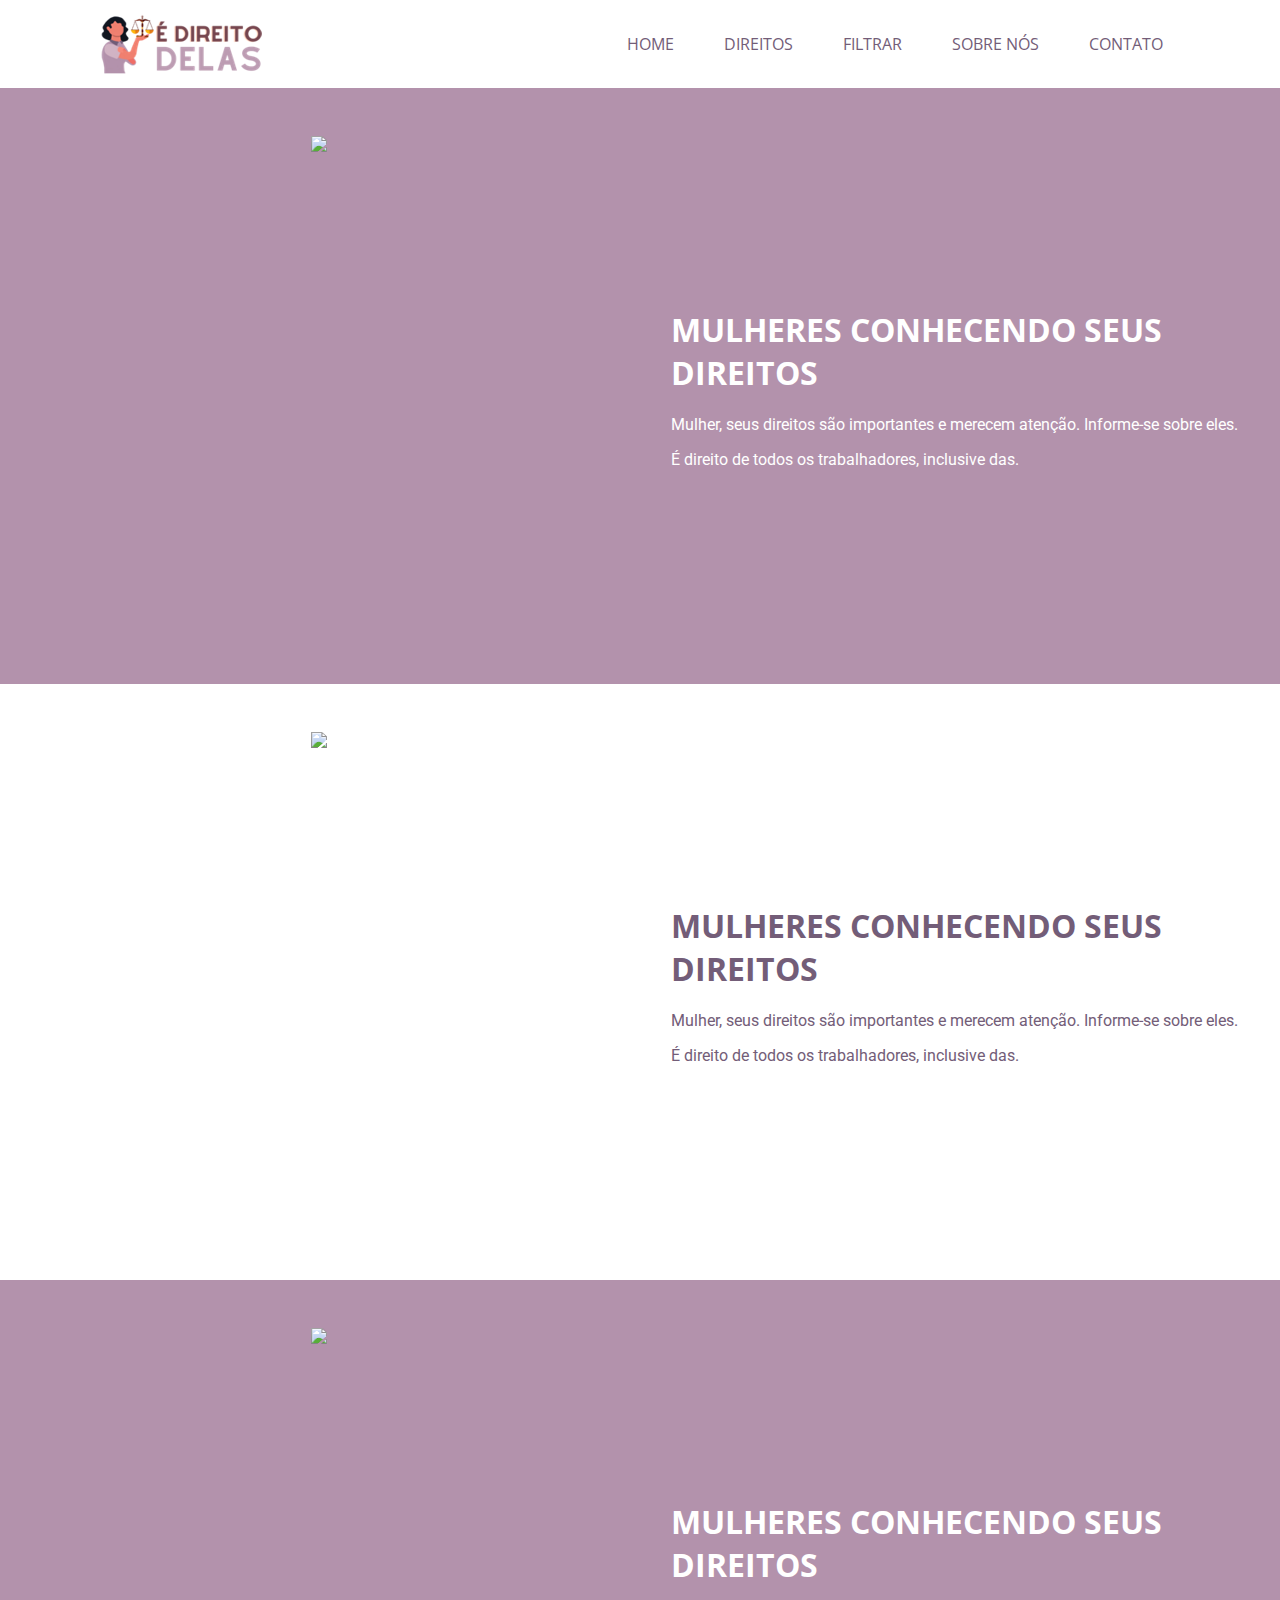
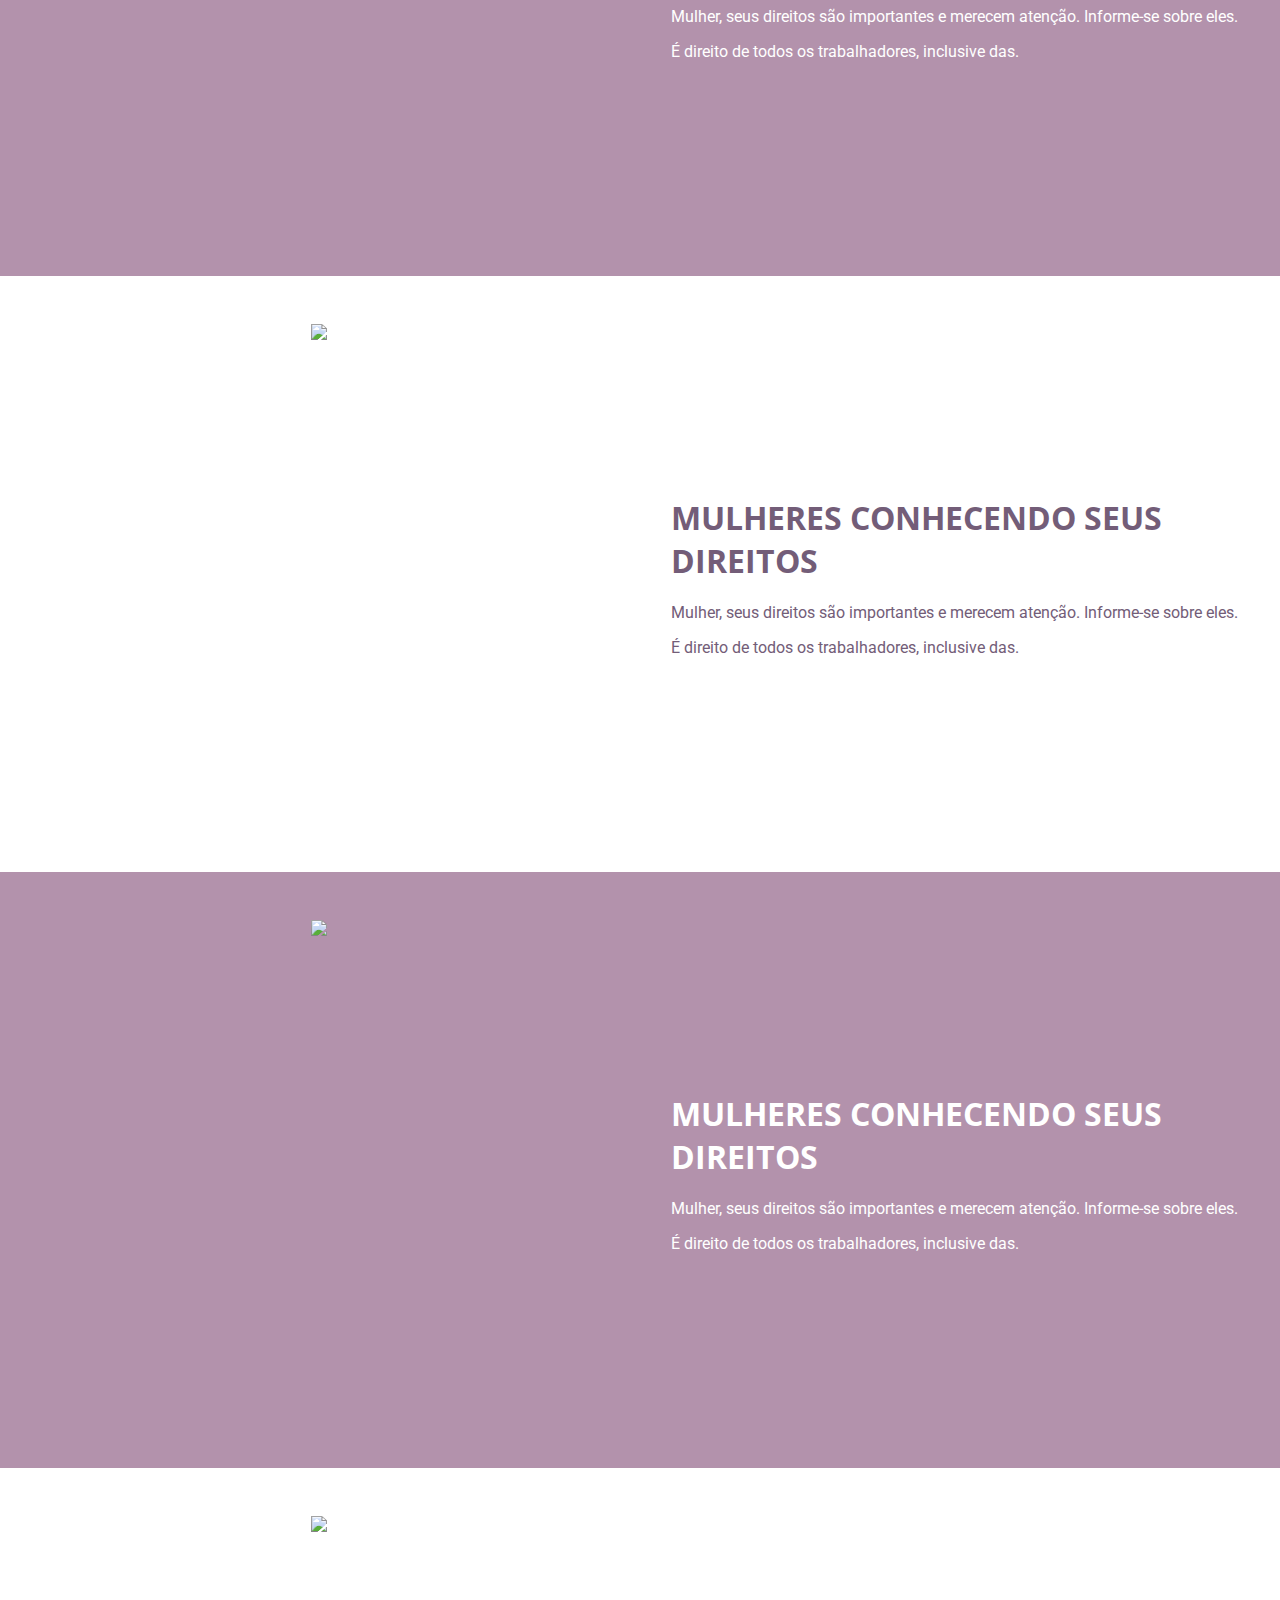
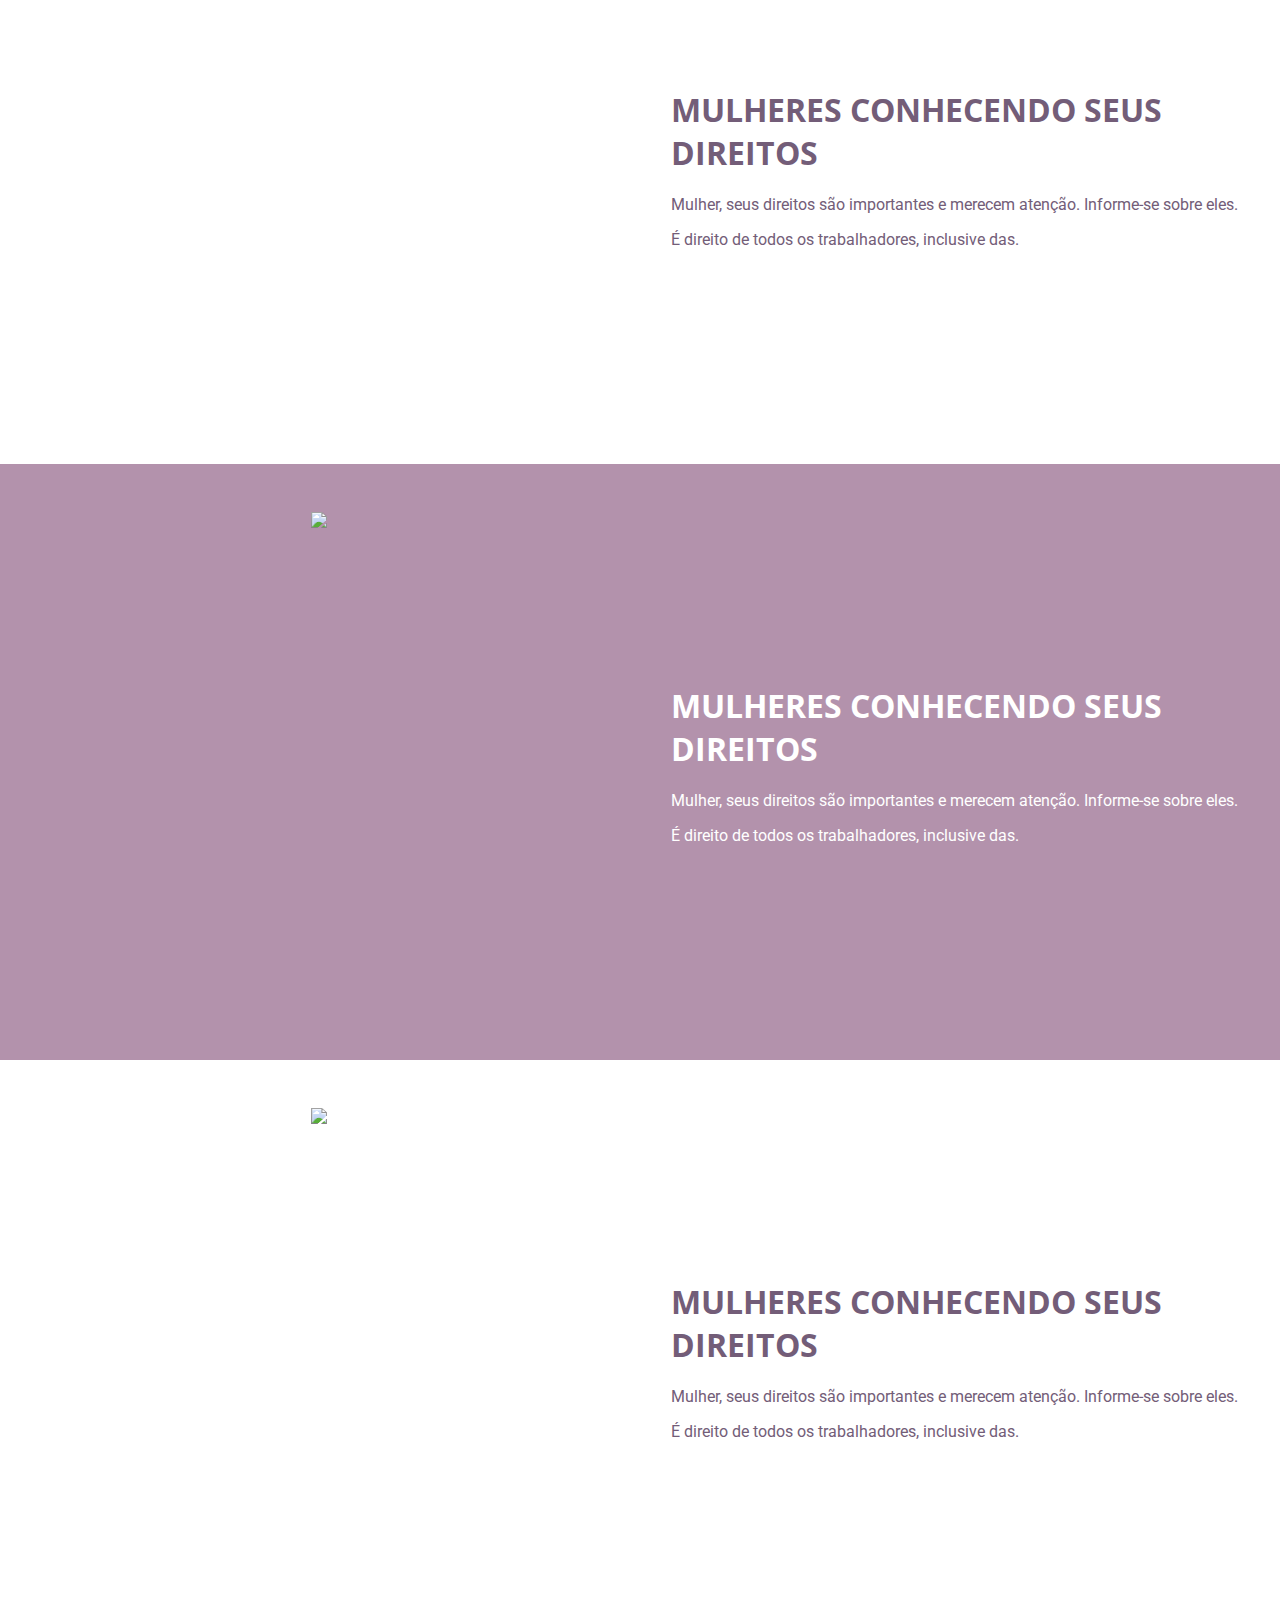
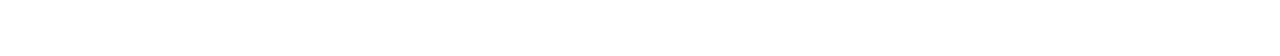
==== direitos.html @ f122120c "finalização do desenvolvimento da página de direitos" ====
<html>
<head>
    <link rel="stylesheet" type="text/css" href="./css/direitos.css">
    <title>primeiro projeto</title>
</head>
<body>
    <div class="content-main">
        
        <div class="menu">
            <div class="logo">
                <img src="./img/logo.png"/>
            </div>
            <div class="opcoes-menu">
                <ul>
                    <li><a href="./index.html">home</a></li>
                    <li><a href="">direitos</a></li>
                    <li><a href="">filtrar</a></li>
                    <li><a href="">sobre nós</a></li>
                    <li><a href="">contato</a></li>
                </ul>
            </div>
        </div>
        
        <div class="content-body"> 
          <ul>
            <li>
              <div class="imagem">
                <img src="./img/gravidez.png"/>
              </div>
            
              <div class="texto">
                <h1>MULHERES CONHECENDO SEUS DIREITOS</h1>
                <p>Mulher, seus direitos são importantes e merecem atenção. Informe-se sobre eles.</p>
                <p>É direito de todos os trabalhadores, inclusive das.</p>
             </div>
            </li>
            
            <li>
              <div class="imagem">
                <img src="./img/igualdade salarial.png"/>
              </div>
            
              <div class="texto">
                <h1>MULHERES CONHECENDO SEUS DIREITOS</h1>
                <p>Mulher, seus direitos são importantes e merecem atenção. Informe-se sobre eles.</p>
                <p>É direito de todos os trabalhadores, inclusive das.</p>
             </div>
            </li>
            
            <li>
              <div class="imagem">
                <img src="./img/agreção.png"/>
              </div>
            
              <div class="texto">
                <h1>MULHERES CONHECENDO SEUS DIREITOS</h1>
                <p>Mulher, seus direitos são importantes e merecem atenção. Informe-se sobre eles.</p>
                <p>É direito de todos os trabalhadores, inclusive das.</p>
             </div>
            </li>
            
            <li>
              <div class="imagem">
                <img src="./img/limite de peso.png"/>
              </div>
            
              <div class="texto">
                <h1>MULHERES CONHECENDO SEUS DIREITOS</h1>
                <p>Mulher, seus direitos são importantes e merecem atenção. Informe-se sobre eles.</p>
                <p>É direito de todos os trabalhadores, inclusive das.</p>
             </div>
            </li>
            
            <li>
              <div class="imagem">
                <img src="./img/amamentação.png"/>
              </div>
            
              <div class="texto">
                <h1>MULHERES CONHECENDO SEUS DIREITOS</h1>
                <p>Mulher, seus direitos são importantes e merecem atenção. Informe-se sobre eles.</p>
                <p>É direito de todos os trabalhadores, inclusive das.</p>
             </div>
            </li>
            
            <li>
              <div class="imagem">
                <img src="./img/adoção.png"/>
              </div>
            
              <div class="texto">
                <h1>MULHERES CONHECENDO SEUS DIREITOS</h1>
                <p>Mulher, seus direitos são importantes e merecem atenção. Informe-se sobre eles.</p>
                <p>É direito de todos os trabalhadores, inclusive das.</p>
             </div>
            </li>
            
            <li>
              <div class="imagem">
                <img src="./img/perder o bebe.png"/>
              </div>
            
              <div class="texto">
                <h1>MULHERES CONHECENDO SEUS DIREITOS</h1>
                <p>Mulher, seus direitos são importantes e merecem atenção. Informe-se sobre eles.</p>
                <p>É direito de todos os trabalhadores, inclusive das.</p>
             </div>
            </li>
            
            <li>
              <div class="imagem">
                <img src="./img/privacidade.png"/>
              </div>
            
              <div class="texto">
                <h1>MULHERES CONHECENDO SEUS DIREITOS</h1>
                <p>Mulher, seus direitos são importantes e merecem atenção. Informe-se sobre eles.</p>
                <p>É direito de todos os trabalhadores, inclusive das.</p>
             </div>
            </li>
          </ul>
        </div>
    </div>
</body>

</html>
---- css/direitos.css ----
@import url('https://fonts.googleapis.com/css2?family=Bebas+Neue&family=Open+Sans:ital,wght@0,700;1,700&family=Roboto:wght@400;700&display=swap');

body{
    width: 100%;
    height: 100%;
    margin: 0 auto;
}

.menu{
    background-color: white;
    padding: 0 100px;
    display: flex;
    justify-content: space-between;
    align-items: center;
    -webkit-box-shadow: -1px 1px 8px 3px rgba(140,140,140,0.34); 
    box-shadow: -1px 1px 8px 3px rgba(140,140,140,0.34);
}

.logo{
    width: 10%;
    cursor: pointer;
}

.opcoes-menu ul {
    display: flex;
    justify-content: end;
}

.opcoes-menu ul li {
    list-style: none;
    margin-left: 50px;
}

.opcoes-menu ul li a {
    color: #735D78;
    text-decoration: none;
    font-family: 'Open Sans', sans-serif;
    font-size: 16px;
    text-transform: uppercase;
    transition: 1s ease;
}

.opcoes-menu ul li a:hover {
    color: #1a121b;
}

.opcoes-menu {
    padding: 17px;
    width: 85%;
    
}

.content-main {
    height: 100%;
        background-position-y: bottom;
        background-size: auto;
    background-size: contain;
    background-position-y: 150px;
    
    display: flex;
    flex-direction: column;
    justify-content: space-between;
}

.content-body ul li:nth-child(odd){
  background-color: #B392AC;
  color: white;
  
}

.content-body ul li:nth-child(even){
  background-color: #fff;
  color: #735D78;
}

.content-body ul{
  margin: 0;
  padding: 0;
}

.content-body ul li {
  list-style: none;
  width: 100%;
  display: flex;
  justify-content: center;
  align-items: center;
  padding: 3rem 0;
  gap: 2rem;
  height: 500px;
}

.content-body .imagem {
    width: 700px;
    overflow: hidden;
    display: flex;
    justify-content:center;
    height: 100%;
}
.content-body .texto {
    margin-right: 20px;
}

.content-body .texto h1 {
    font-family: 'Open Sans', sans-serif;
}

.content-body .texto p {
    font-family: 'Roboto', sans-serif;
    font-size: 16px;
}

b {
    color: #1a121b;
    font-weight: 700;
}
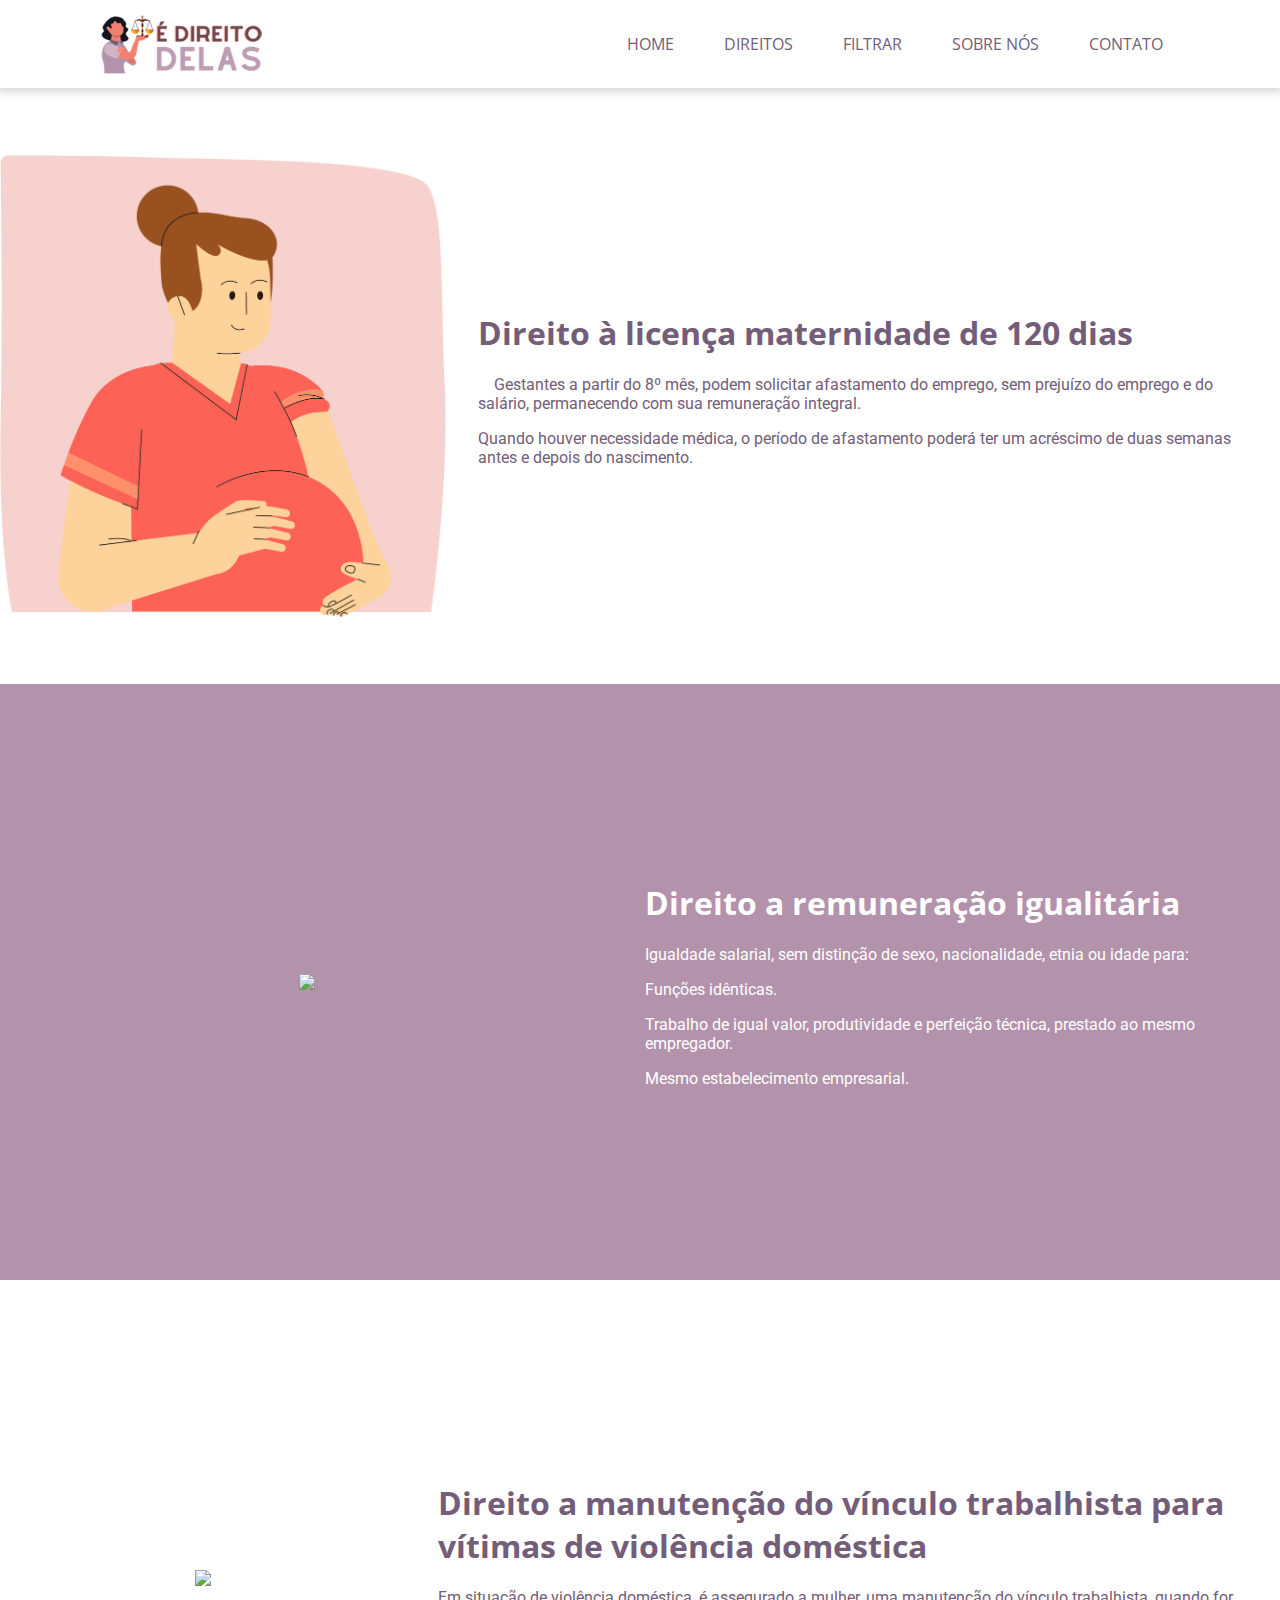
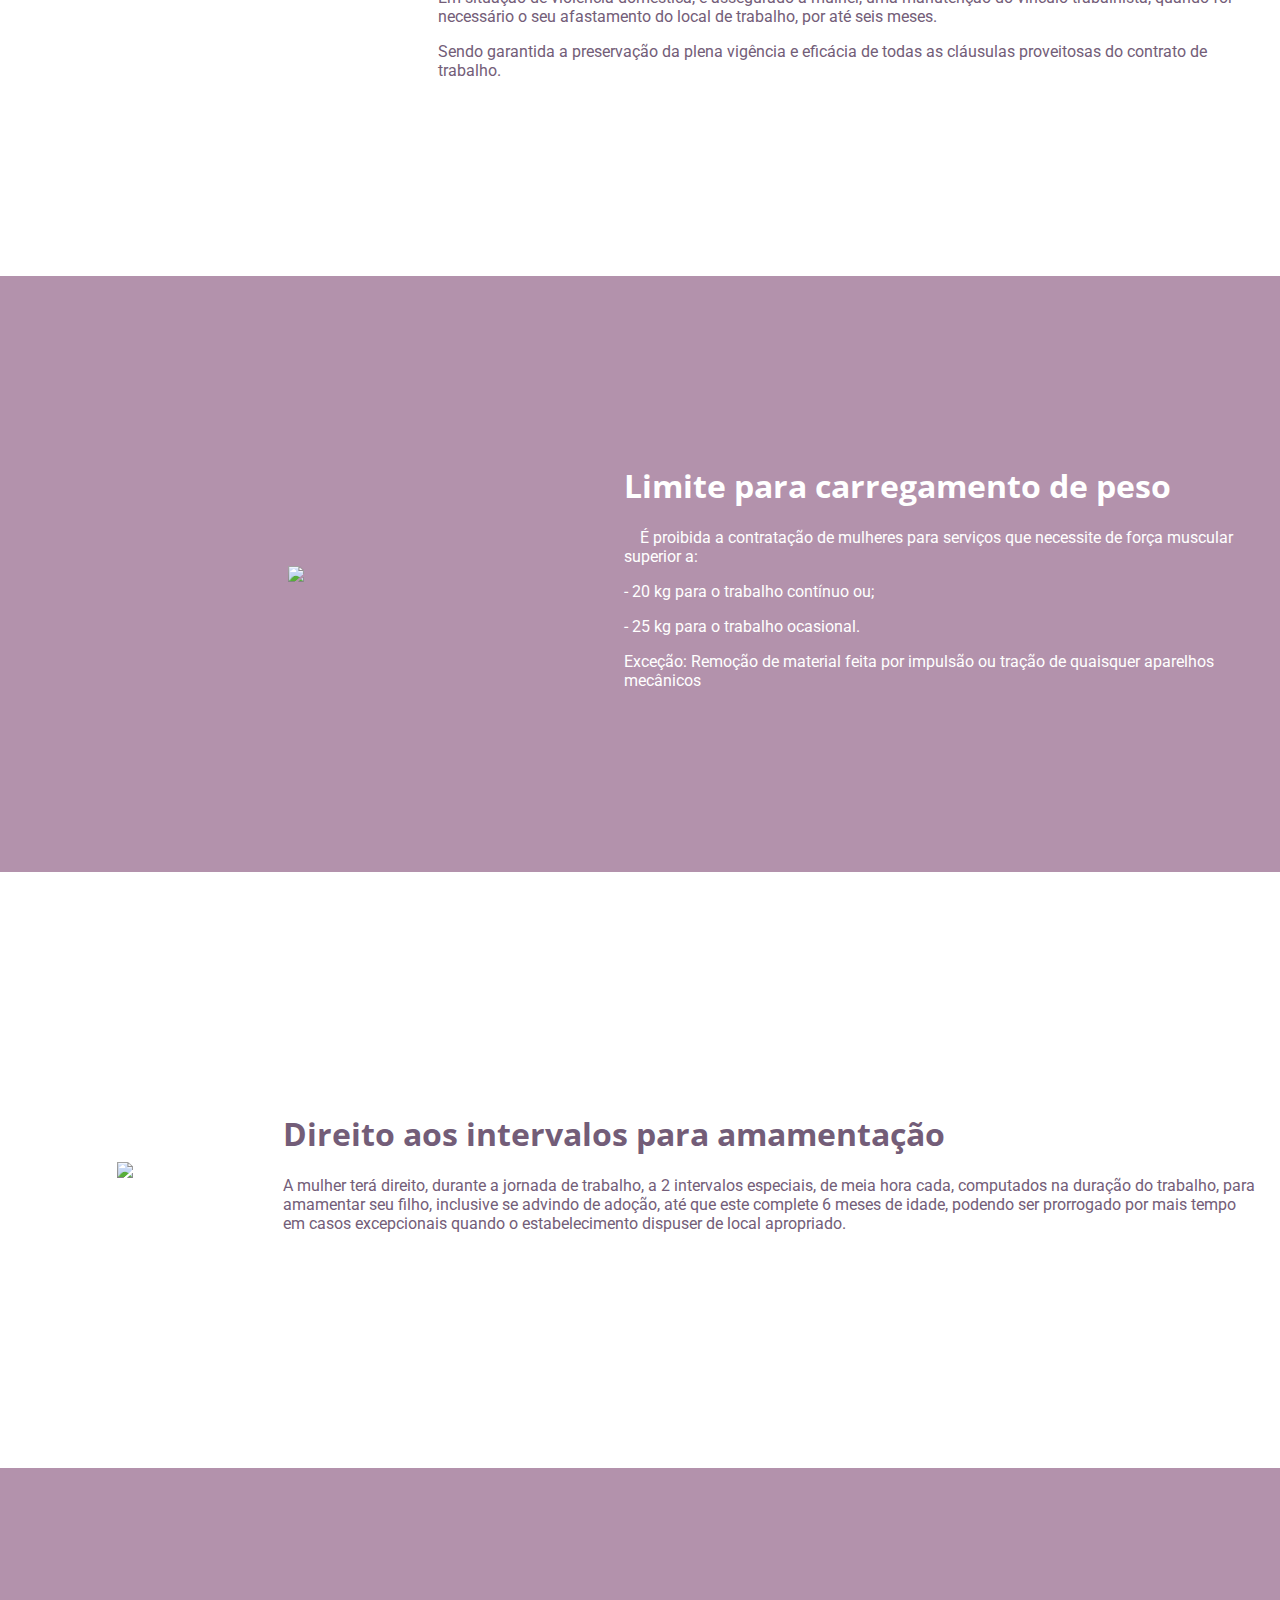
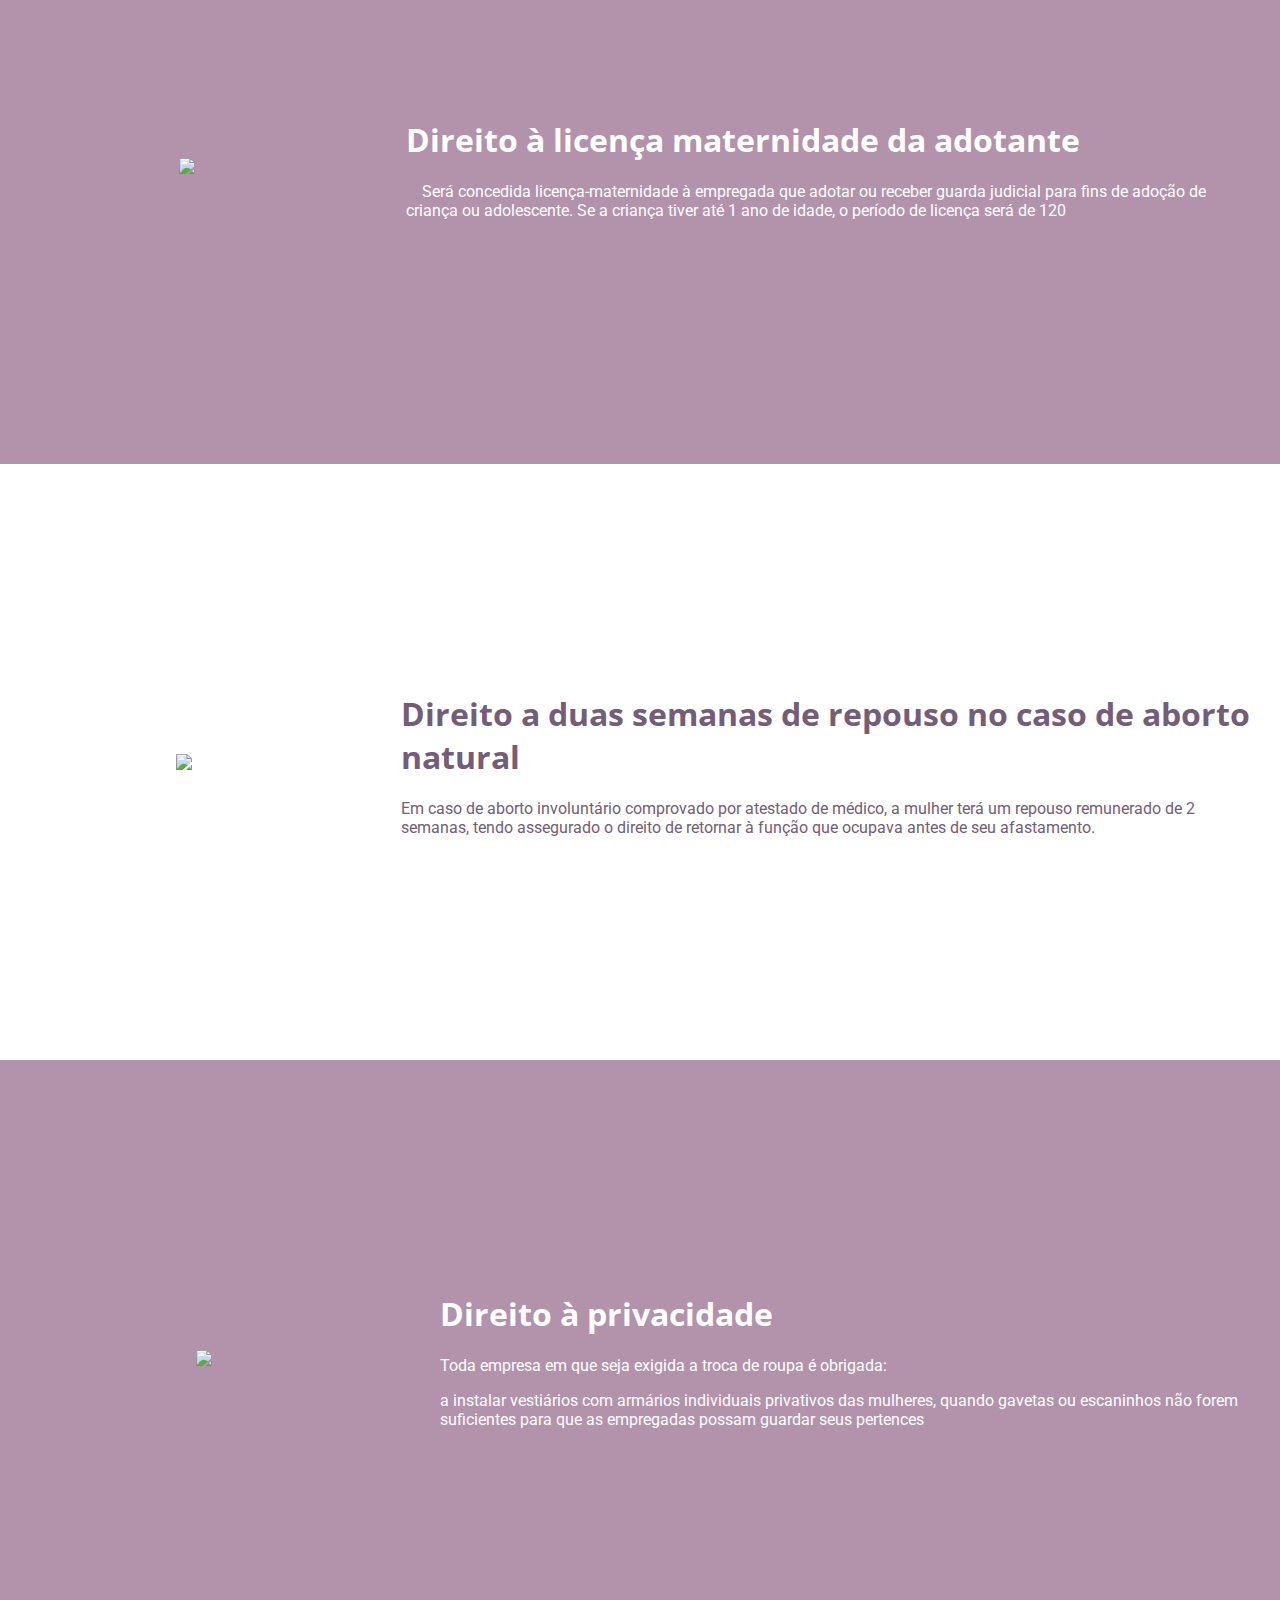
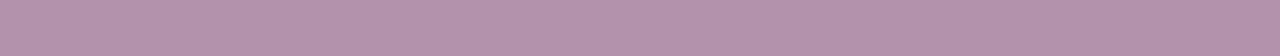
==== commit 2caa73c4: "adicionando textos" ====
--- a/direitos.html
+++ b/direitos.html
@@ -29,9 +29,9 @@
               </div>
             
               <div class="texto">
-                <h1>MULHERES CONHECENDO SEUS DIREITOS</h1>
-                <p>Mulher, seus direitos são importantes e merecem atenção. Informe-se sobre eles.</p>
-                <p>É direito de todos os trabalhadores, inclusive das.</p>
+                <h1>Direito à licença maternidade de 120 dias</h1>
+                <p> Gestantes a partir do 8º mês, podem solicitar afastamento do emprego, sem prejuízo do emprego e do salário, permanecendo com sua remuneração integral.</p>
+                <p>Quando houver necessidade médica, o período de afastamento poderá ter um acréscimo de duas semanas antes e depois do nascimento.</p>
              </div>
             </li>
             
@@ -41,9 +41,11 @@
               </div>
             
               <div class="texto">
-                <h1>MULHERES CONHECENDO SEUS DIREITOS</h1>
-                <p>Mulher, seus direitos são importantes e merecem atenção. Informe-se sobre eles.</p>
-                <p>É direito de todos os trabalhadores, inclusive das.</p>
+                <h1>Direito a remuneração igualitária</h1>
+                <p>Igualdade salarial, sem distinção de sexo, nacionalidade, etnia ou idade para:</p>
+                <p>Funções idênticas.</p>
+                <p>Trabalho de igual valor, produtividade e perfeição técnica, prestado ao mesmo empregador.</p>
+                <p>Mesmo estabelecimento empresarial.</p>
              </div>
             </li>
             
@@ -53,9 +55,9 @@
               </div>
             
               <div class="texto">
-                <h1>MULHERES CONHECENDO SEUS DIREITOS</h1>
-                <p>Mulher, seus direitos são importantes e merecem atenção. Informe-se sobre eles.</p>
-                <p>É direito de todos os trabalhadores, inclusive das.</p>
+                <h1>Direito a manutenção do vínculo trabalhista para vítimas de violência doméstica</h1>
+                <p>Em situação de violência doméstica, é assegurado a mulher, uma manutenção do vínculo trabalhista, quando for necessário o seu afastamento do local de trabalho, por até seis meses.</p>
+                <p>Sendo garantida a preservação da plena vigência e eficácia de todas as cláusulas proveitosas do contrato de trabalho.</p>
              </div>
             </li>
             
@@ -65,9 +67,11 @@
               </div>
             
               <div class="texto">
-                <h1>MULHERES CONHECENDO SEUS DIREITOS</h1>
-                <p>Mulher, seus direitos são importantes e merecem atenção. Informe-se sobre eles.</p>
-                <p>É direito de todos os trabalhadores, inclusive das.</p>
+                <h1>Limite para carregamento de peso</h1>
+                <p> É proibida a contratação de mulheres para serviços que necessite de força muscular superior a: </p>
+                <p>- 20 kg para o trabalho contínuo ou;</p> 
+                <p>- 25 kg para o trabalho ocasional.</p> 
+                <p>Exceção: Remoção de material feita por impulsão ou tração de quaisquer aparelhos mecânicos</p>
              </div>
             </li>
             
@@ -77,9 +81,10 @@
               </div>
             
               <div class="texto">
-                <h1>MULHERES CONHECENDO SEUS DIREITOS</h1>
-                <p>Mulher, seus direitos são importantes e merecem atenção. Informe-se sobre eles.</p>
-                <p>É direito de todos os trabalhadores, inclusive das.</p>
+                <h1>Direito aos intervalos para amamentação</h1>
+                <p>A mulher terá direito, durante a jornada de trabalho, a 2 intervalos especiais, de meia hora cada, computados na duração do trabalho, 
+                  para amamentar seu filho, inclusive se advindo de adoção, até que este complete 6 meses de idade, podendo ser prorrogado por mais tempo 
+                  em casos excepcionais quando o estabelecimento dispuser de local apropriado.</p>
              </div>
             </li>
             
@@ -89,9 +94,9 @@
               </div>
             
               <div class="texto">
-                <h1>MULHERES CONHECENDO SEUS DIREITOS</h1>
-                <p>Mulher, seus direitos são importantes e merecem atenção. Informe-se sobre eles.</p>
-                <p>É direito de todos os trabalhadores, inclusive das.</p>
+                <h1>Direito à licença maternidade da adotante</h1>
+                <p> Será concedida licença-maternidade à empregada que adotar ou receber guarda judicial para fins de adoção de criança ou adolescente. 
+                    Se a criança tiver até 1 ano de idade, o período de licença será de 120 </p>
              </div>
             </li>
             
@@ -101,9 +106,9 @@
               </div>
             
               <div class="texto">
-                <h1>MULHERES CONHECENDO SEUS DIREITOS</h1>
-                <p>Mulher, seus direitos são importantes e merecem atenção. Informe-se sobre eles.</p>
-                <p>É direito de todos os trabalhadores, inclusive das.</p>
+                <h1>Direito a duas semanas de repouso no caso de aborto natural</h1>
+                <p>Em caso de aborto involuntário comprovado por atestado de médico, a mulher terá um repouso remunerado de 2 semanas,
+                   tendo assegurado o direito de retornar à função que ocupava antes de seu afastamento.</p>
              </div>
             </li>
             
@@ -113,9 +118,10 @@
               </div>
             
               <div class="texto">
-                <h1>MULHERES CONHECENDO SEUS DIREITOS</h1>
-                <p>Mulher, seus direitos são importantes e merecem atenção. Informe-se sobre eles.</p>
-                <p>É direito de todos os trabalhadores, inclusive das.</p>
+                <h1>Direito à privacidade</h1>
+                <p>Toda empresa em que seja exigida   a troca de roupa é obrigada:</p>
+                <p>a instalar vestiários com armários individuais privativos das mulheres, quando gavetas ou escaninhos não 
+                forem suficientes para que as empregadas possam guardar seus pertences</p>
              </div>
             </li>
           </ul>
--- a/css/direitos.css
+++ b/css/direitos.css
@@ -14,6 +14,7 @@
     align-items: center;
     -webkit-box-shadow: -1px 1px 8px 3px rgba(140,140,140,0.34); 
     box-shadow: -1px 1px 8px 3px rgba(140,140,140,0.34);
+    position: relative;
 }
 
 .logo{
@@ -62,13 +63,13 @@
     justify-content: space-between;
 }
 
-.content-body ul li:nth-child(odd){
+.content-body ul li:nth-child(even){
   background-color: #B392AC;
   color: white;
   
 }
 
-.content-body ul li:nth-child(even){
+.content-body ul li:nth-child(odd){
   background-color: #fff;
   color: #735D78;
 }
@@ -89,12 +90,16 @@
   height: 500px;
 }
 
+.content-body ul li img {
+  max-width: 100%;
+  max-height: 500px;
+}
+
 .content-body .imagem {
-    width: 700px;
     overflow: hidden;
     display: flex;
     justify-content:center;
-    height: 100%;
+    width: 50%;
 }
 .content-body .texto {
     margin-right: 20px;
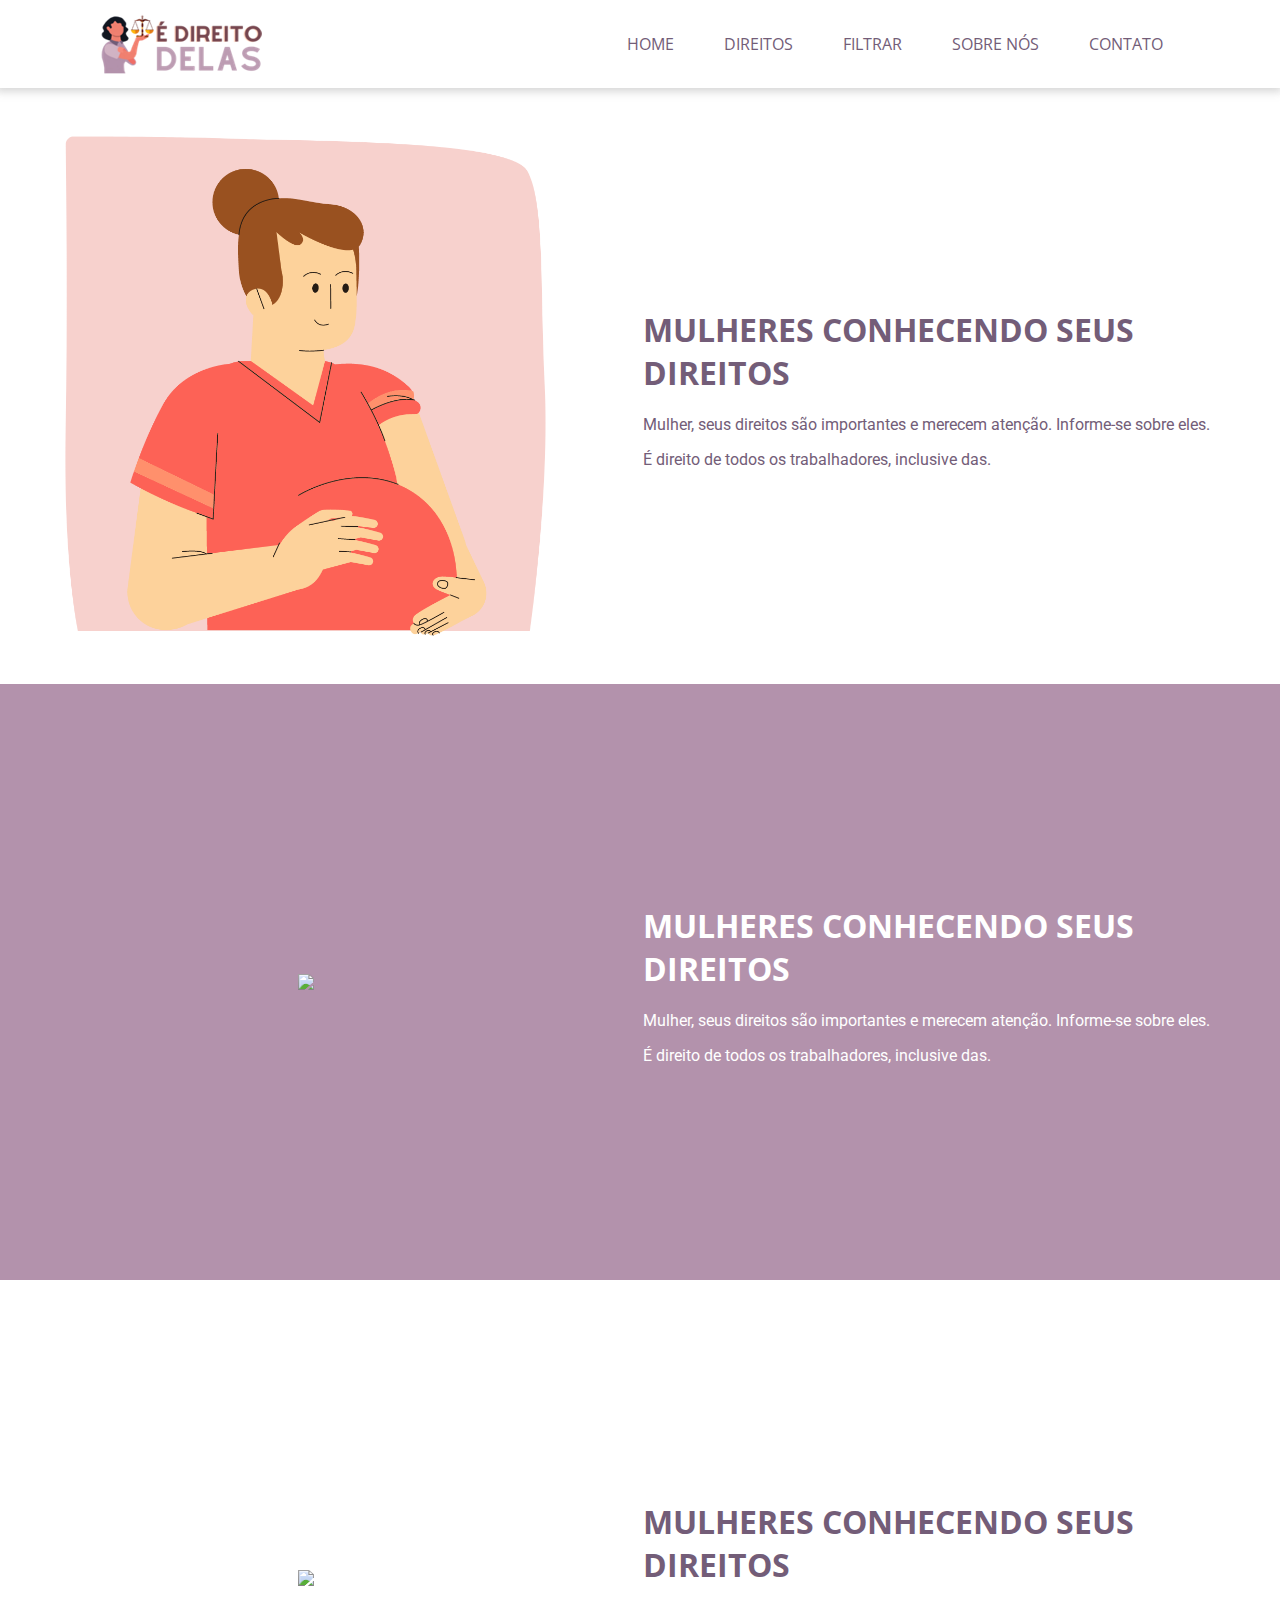
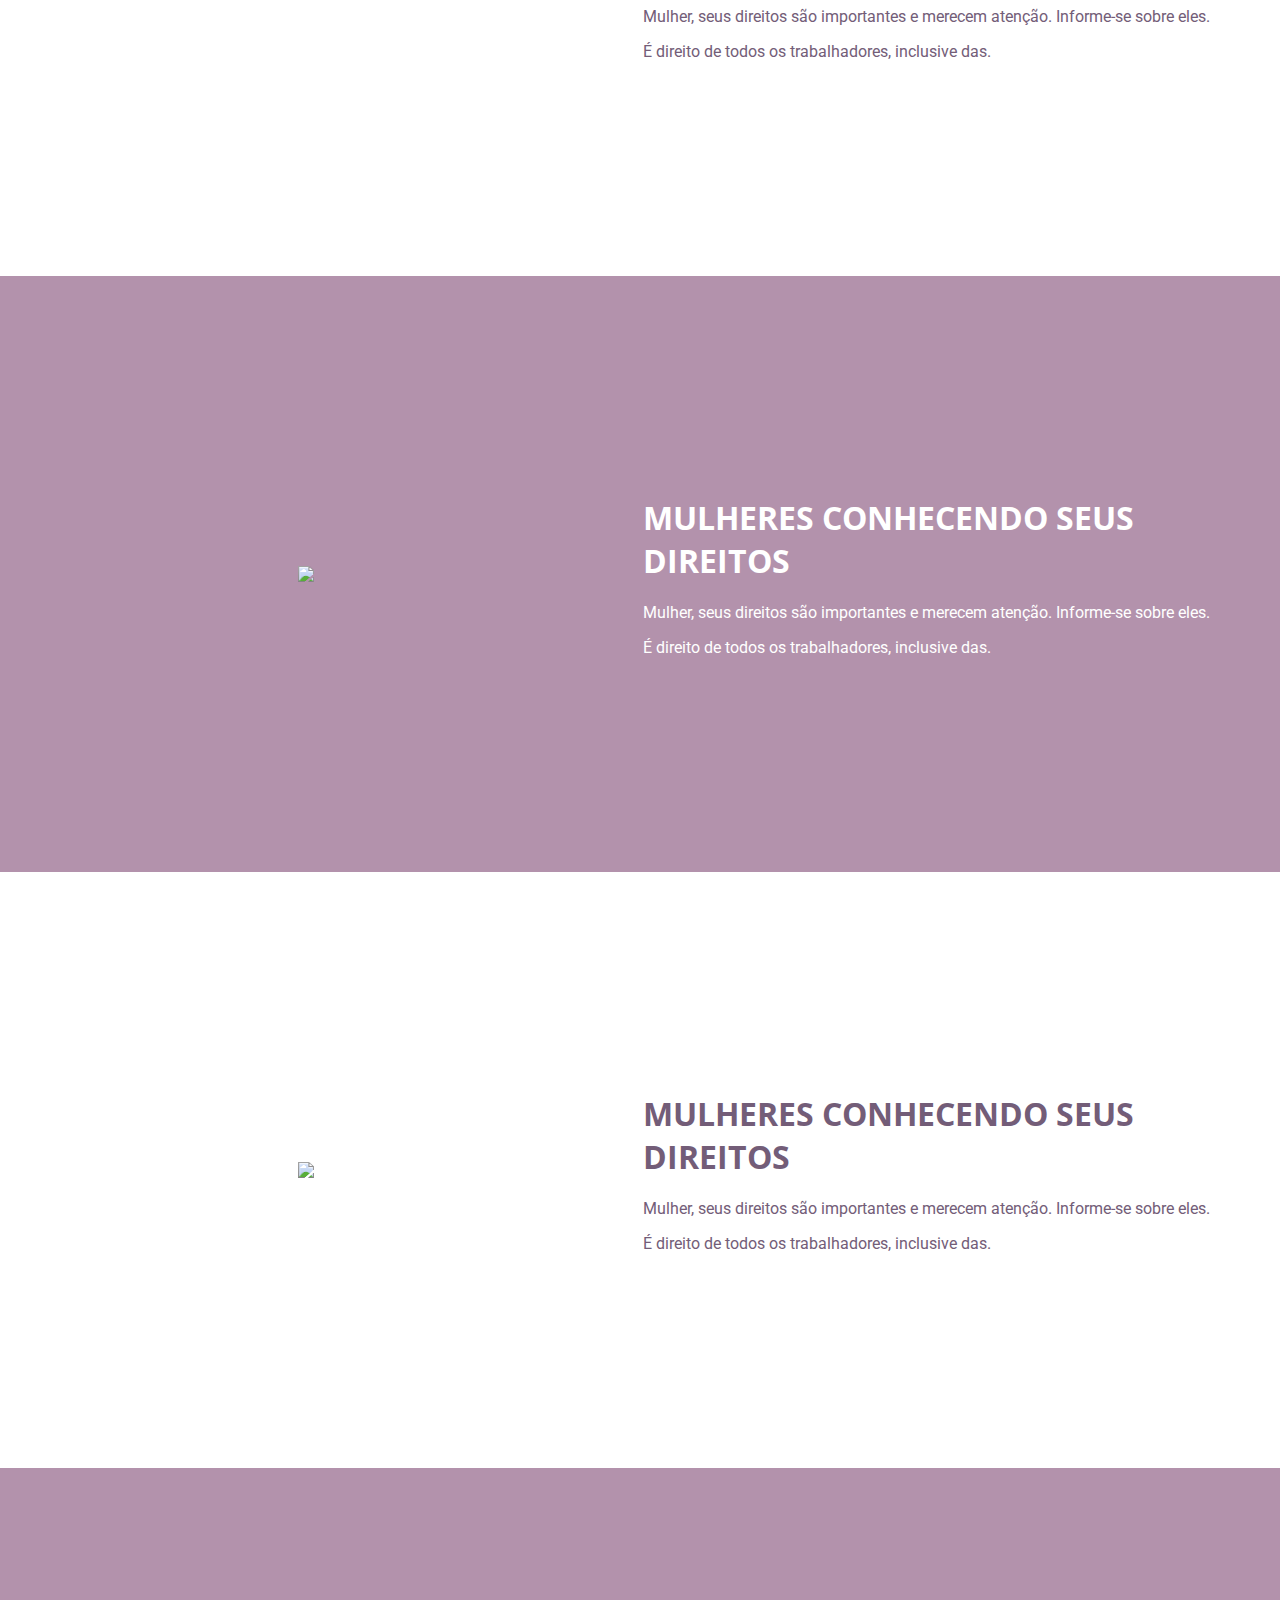
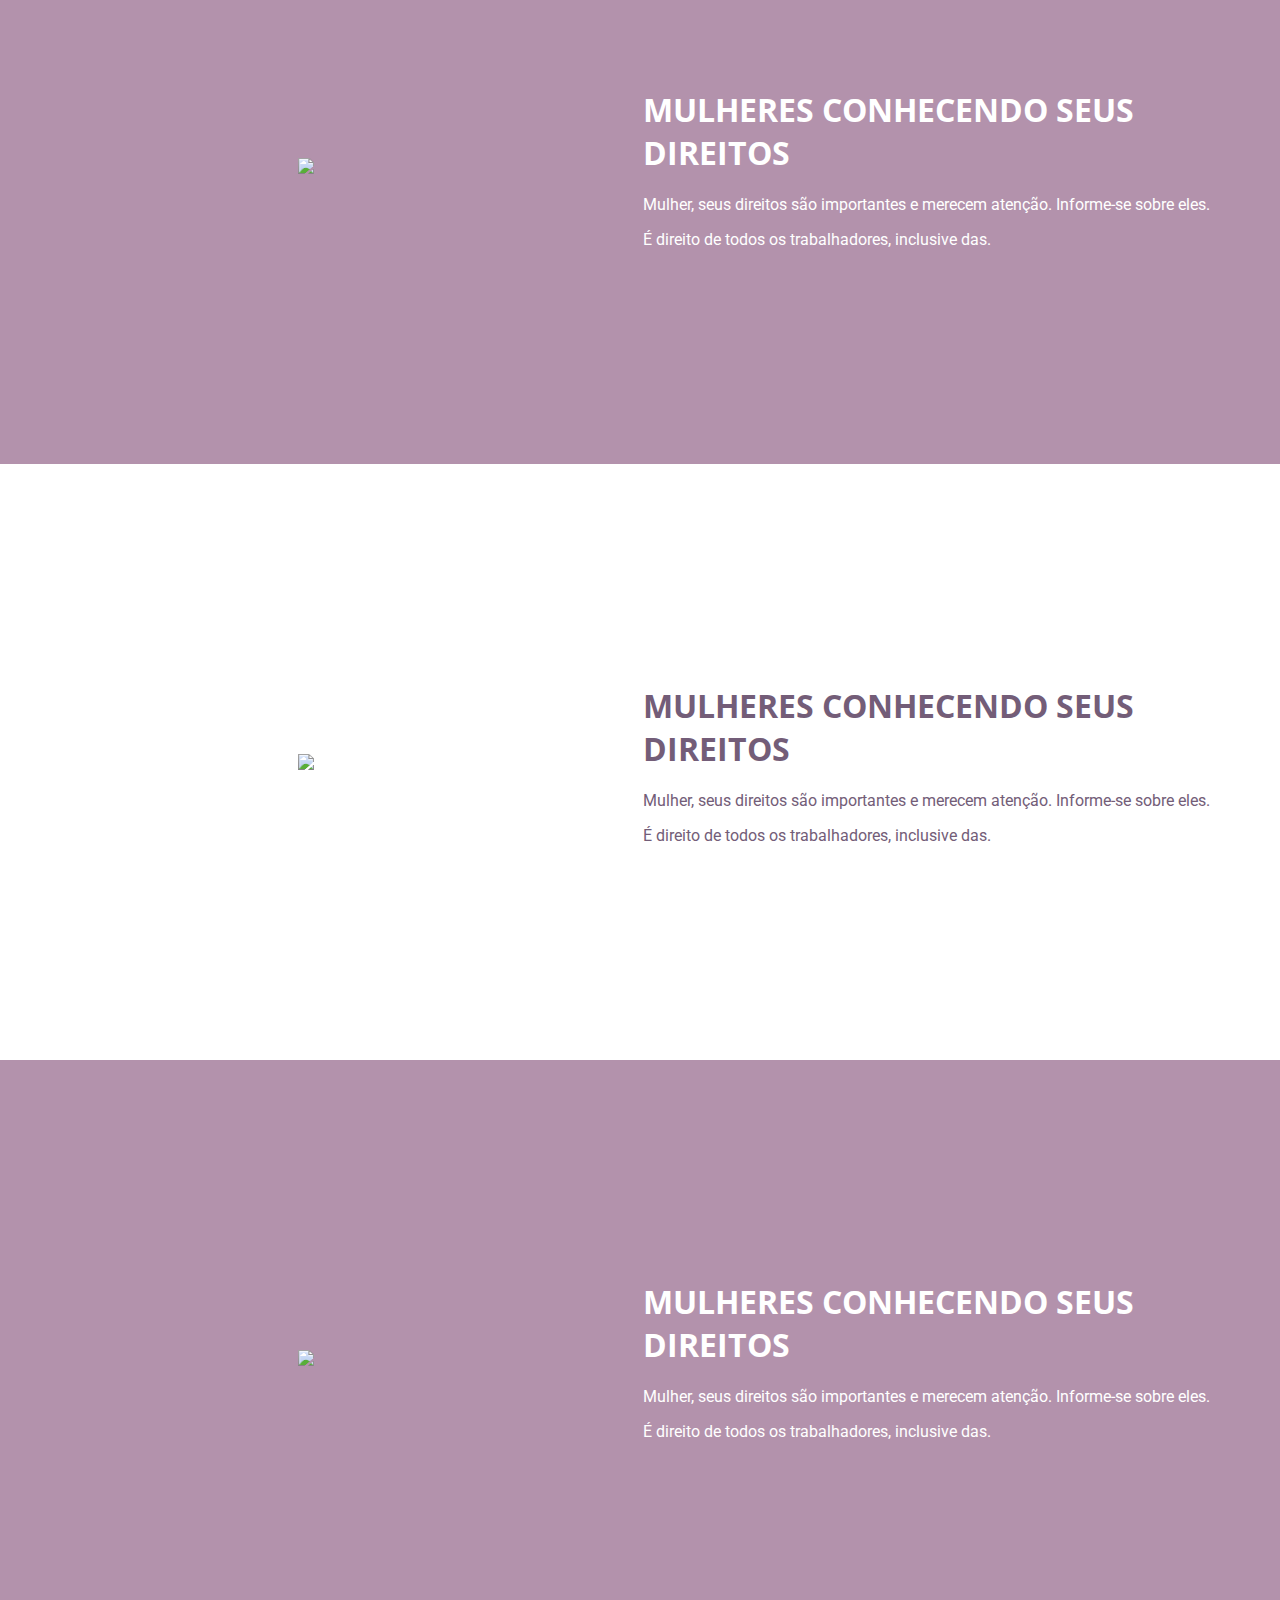
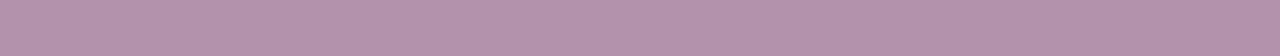
==== commit dc11c8e5: "desenvolvimento da pagina sobre nos" ====
--- a/direitos.html
+++ b/direitos.html
@@ -12,11 +12,11 @@
             </div>
             <div class="opcoes-menu">
                 <ul>
-                    <li><a href="./index.html">home</a></li>
-                    <li><a href="">direitos</a></li>
-                    <li><a href="">filtrar</a></li>
-                    <li><a href="">sobre nós</a></li>
-                    <li><a href="">contato</a></li>
+                  <li><a href="./index.html">home</a></li>
+                  <li><a href="./direitos.html">direitos</a></li>
+                  <li><a href="">filtrar</a></li>
+                  <li><a href="./sobre.html">sobre nós</a></li>
+                  <li><a href="./formulario.html">contato</a></li>
                 </ul>
             </div>
         </div>
@@ -29,9 +29,9 @@
               </div>
             
               <div class="texto">
-                <h1>Direito à licença maternidade de 120 dias</h1>
-                <p> Gestantes a partir do 8º mês, podem solicitar afastamento do emprego, sem prejuízo do emprego e do salário, permanecendo com sua remuneração integral.</p>
-                <p>Quando houver necessidade médica, o período de afastamento poderá ter um acréscimo de duas semanas antes e depois do nascimento.</p>
+                <h1>MULHERES CONHECENDO SEUS DIREITOS</h1>
+                <p>Mulher, seus direitos são importantes e merecem atenção. Informe-se sobre eles.</p>
+                <p>É direito de todos os trabalhadores, inclusive das.</p>
              </div>
             </li>
             
@@ -41,11 +41,9 @@
               </div>
             
               <div class="texto">
-                <h1>Direito a remuneração igualitária</h1>
-                <p>Igualdade salarial, sem distinção de sexo, nacionalidade, etnia ou idade para:</p>
-                <p>Funções idênticas.</p>
-                <p>Trabalho de igual valor, produtividade e perfeição técnica, prestado ao mesmo empregador.</p>
-                <p>Mesmo estabelecimento empresarial.</p>
+                <h1>MULHERES CONHECENDO SEUS DIREITOS</h1>
+                <p>Mulher, seus direitos são importantes e merecem atenção. Informe-se sobre eles.</p>
+                <p>É direito de todos os trabalhadores, inclusive das.</p>
              </div>
             </li>
             
@@ -55,9 +53,9 @@
               </div>
             
               <div class="texto">
-                <h1>Direito a manutenção do vínculo trabalhista para vítimas de violência doméstica</h1>
-                <p>Em situação de violência doméstica, é assegurado a mulher, uma manutenção do vínculo trabalhista, quando for necessário o seu afastamento do local de trabalho, por até seis meses.</p>
-                <p>Sendo garantida a preservação da plena vigência e eficácia de todas as cláusulas proveitosas do contrato de trabalho.</p>
+                <h1>MULHERES CONHECENDO SEUS DIREITOS</h1>
+                <p>Mulher, seus direitos são importantes e merecem atenção. Informe-se sobre eles.</p>
+                <p>É direito de todos os trabalhadores, inclusive das.</p>
              </div>
             </li>
             
@@ -67,11 +65,9 @@
               </div>
             
               <div class="texto">
-                <h1>Limite para carregamento de peso</h1>
-                <p> É proibida a contratação de mulheres para serviços que necessite de força muscular superior a: </p>
-                <p>- 20 kg para o trabalho contínuo ou;</p> 
-                <p>- 25 kg para o trabalho ocasional.</p> 
-                <p>Exceção: Remoção de material feita por impulsão ou tração de quaisquer aparelhos mecânicos</p>
+                <h1>MULHERES CONHECENDO SEUS DIREITOS</h1>
+                <p>Mulher, seus direitos são importantes e merecem atenção. Informe-se sobre eles.</p>
+                <p>É direito de todos os trabalhadores, inclusive das.</p>
              </div>
             </li>
             
@@ -81,10 +77,9 @@
               </div>
             
               <div class="texto">
-                <h1>Direito aos intervalos para amamentação</h1>
-                <p>A mulher terá direito, durante a jornada de trabalho, a 2 intervalos especiais, de meia hora cada, computados na duração do trabalho, 
-                  para amamentar seu filho, inclusive se advindo de adoção, até que este complete 6 meses de idade, podendo ser prorrogado por mais tempo 
-                  em casos excepcionais quando o estabelecimento dispuser de local apropriado.</p>
+                <h1>MULHERES CONHECENDO SEUS DIREITOS</h1>
+                <p>Mulher, seus direitos são importantes e merecem atenção. Informe-se sobre eles.</p>
+                <p>É direito de todos os trabalhadores, inclusive das.</p>
              </div>
             </li>
             
@@ -94,9 +89,9 @@
               </div>
             
               <div class="texto">
-                <h1>Direito à licença maternidade da adotante</h1>
-                <p> Será concedida licença-maternidade à empregada que adotar ou receber guarda judicial para fins de adoção de criança ou adolescente. 
-                    Se a criança tiver até 1 ano de idade, o período de licença será de 120 </p>
+                <h1>MULHERES CONHECENDO SEUS DIREITOS</h1>
+                <p>Mulher, seus direitos são importantes e merecem atenção. Informe-se sobre eles.</p>
+                <p>É direito de todos os trabalhadores, inclusive das.</p>
              </div>
             </li>
             
@@ -106,9 +101,9 @@
               </div>
             
               <div class="texto">
-                <h1>Direito a duas semanas de repouso no caso de aborto natural</h1>
-                <p>Em caso de aborto involuntário comprovado por atestado de médico, a mulher terá um repouso remunerado de 2 semanas,
-                   tendo assegurado o direito de retornar à função que ocupava antes de seu afastamento.</p>
+                <h1>MULHERES CONHECENDO SEUS DIREITOS</h1>
+                <p>Mulher, seus direitos são importantes e merecem atenção. Informe-se sobre eles.</p>
+                <p>É direito de todos os trabalhadores, inclusive das.</p>
              </div>
             </li>
             
@@ -118,10 +113,9 @@
               </div>
             
               <div class="texto">
-                <h1>Direito à privacidade</h1>
-                <p>Toda empresa em que seja exigida   a troca de roupa é obrigada:</p>
-                <p>a instalar vestiários com armários individuais privativos das mulheres, quando gavetas ou escaninhos não 
-                forem suficientes para que as empregadas possam guardar seus pertences</p>
+                <h1>MULHERES CONHECENDO SEUS DIREITOS</h1>
+                <p>Mulher, seus direitos são importantes e merecem atenção. Informe-se sobre eles.</p>
+                <p>É direito de todos os trabalhadores, inclusive das.</p>
              </div>
             </li>
           </ul>
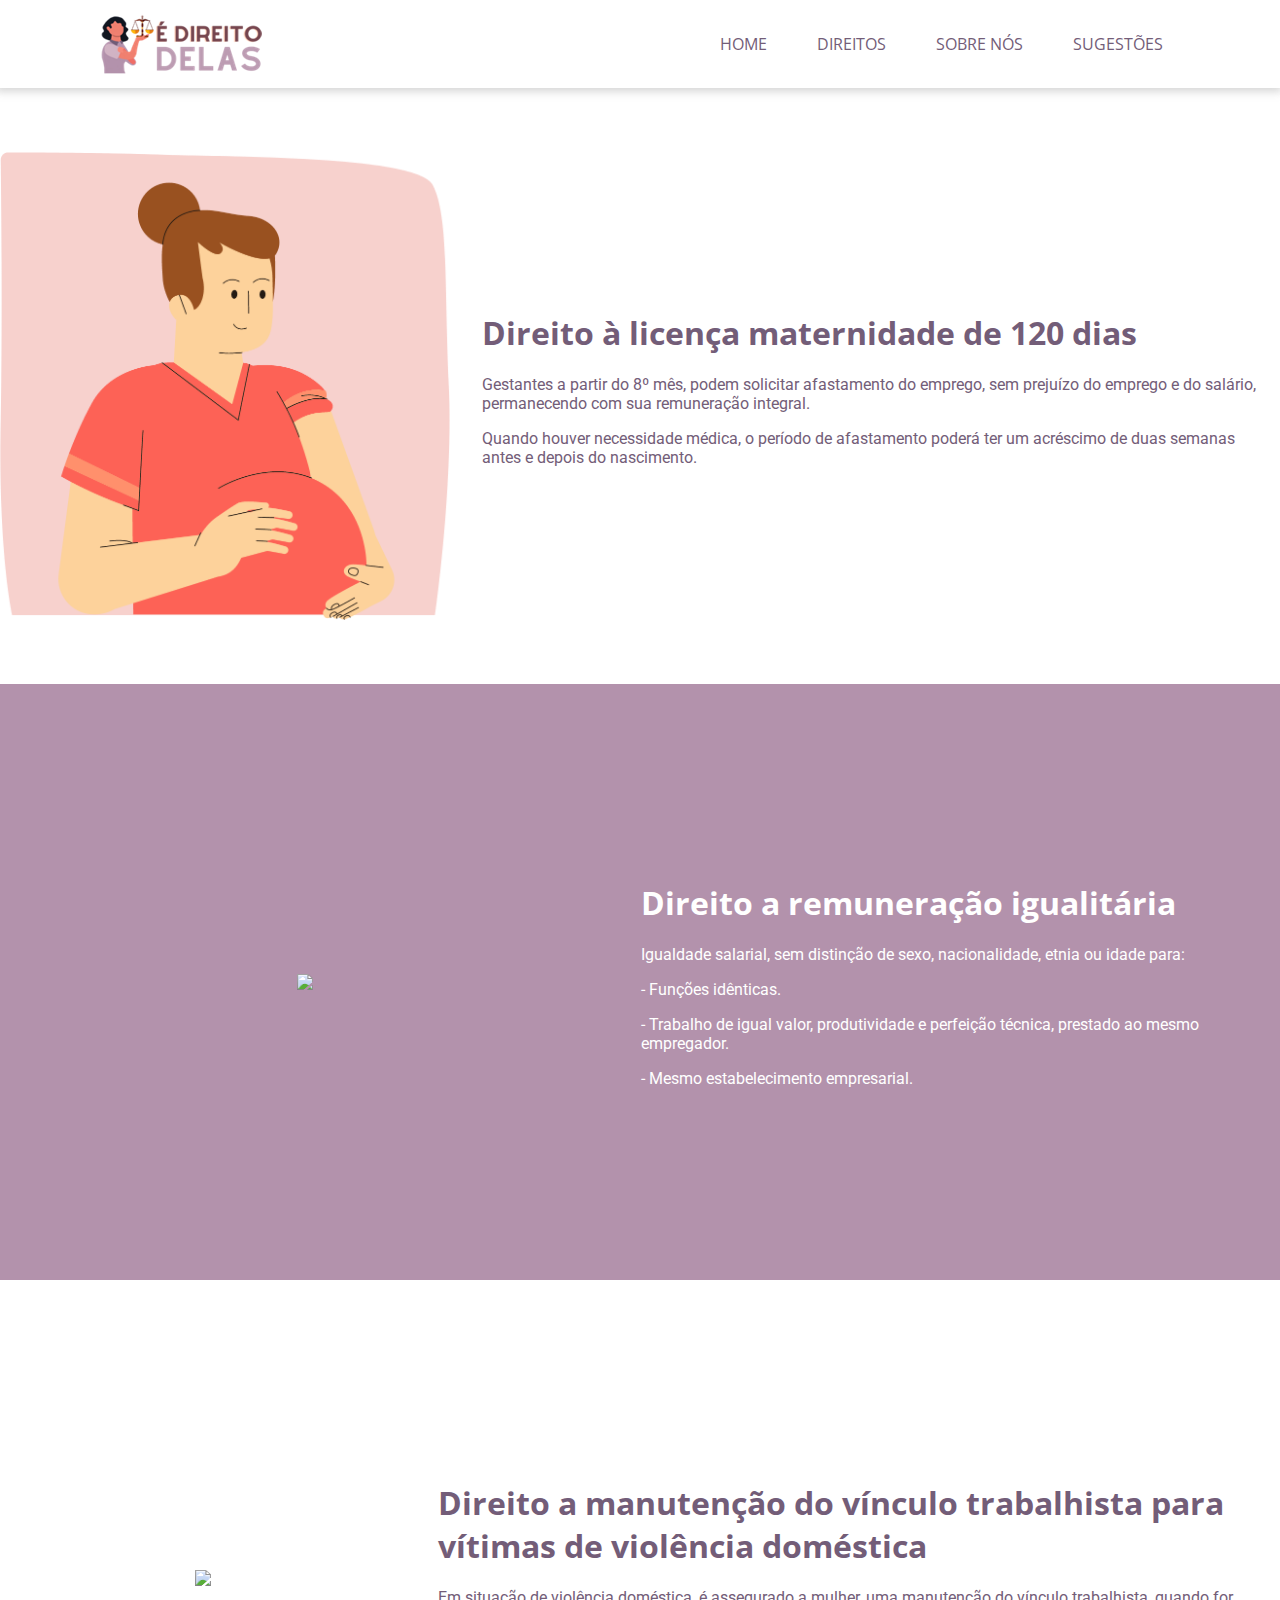
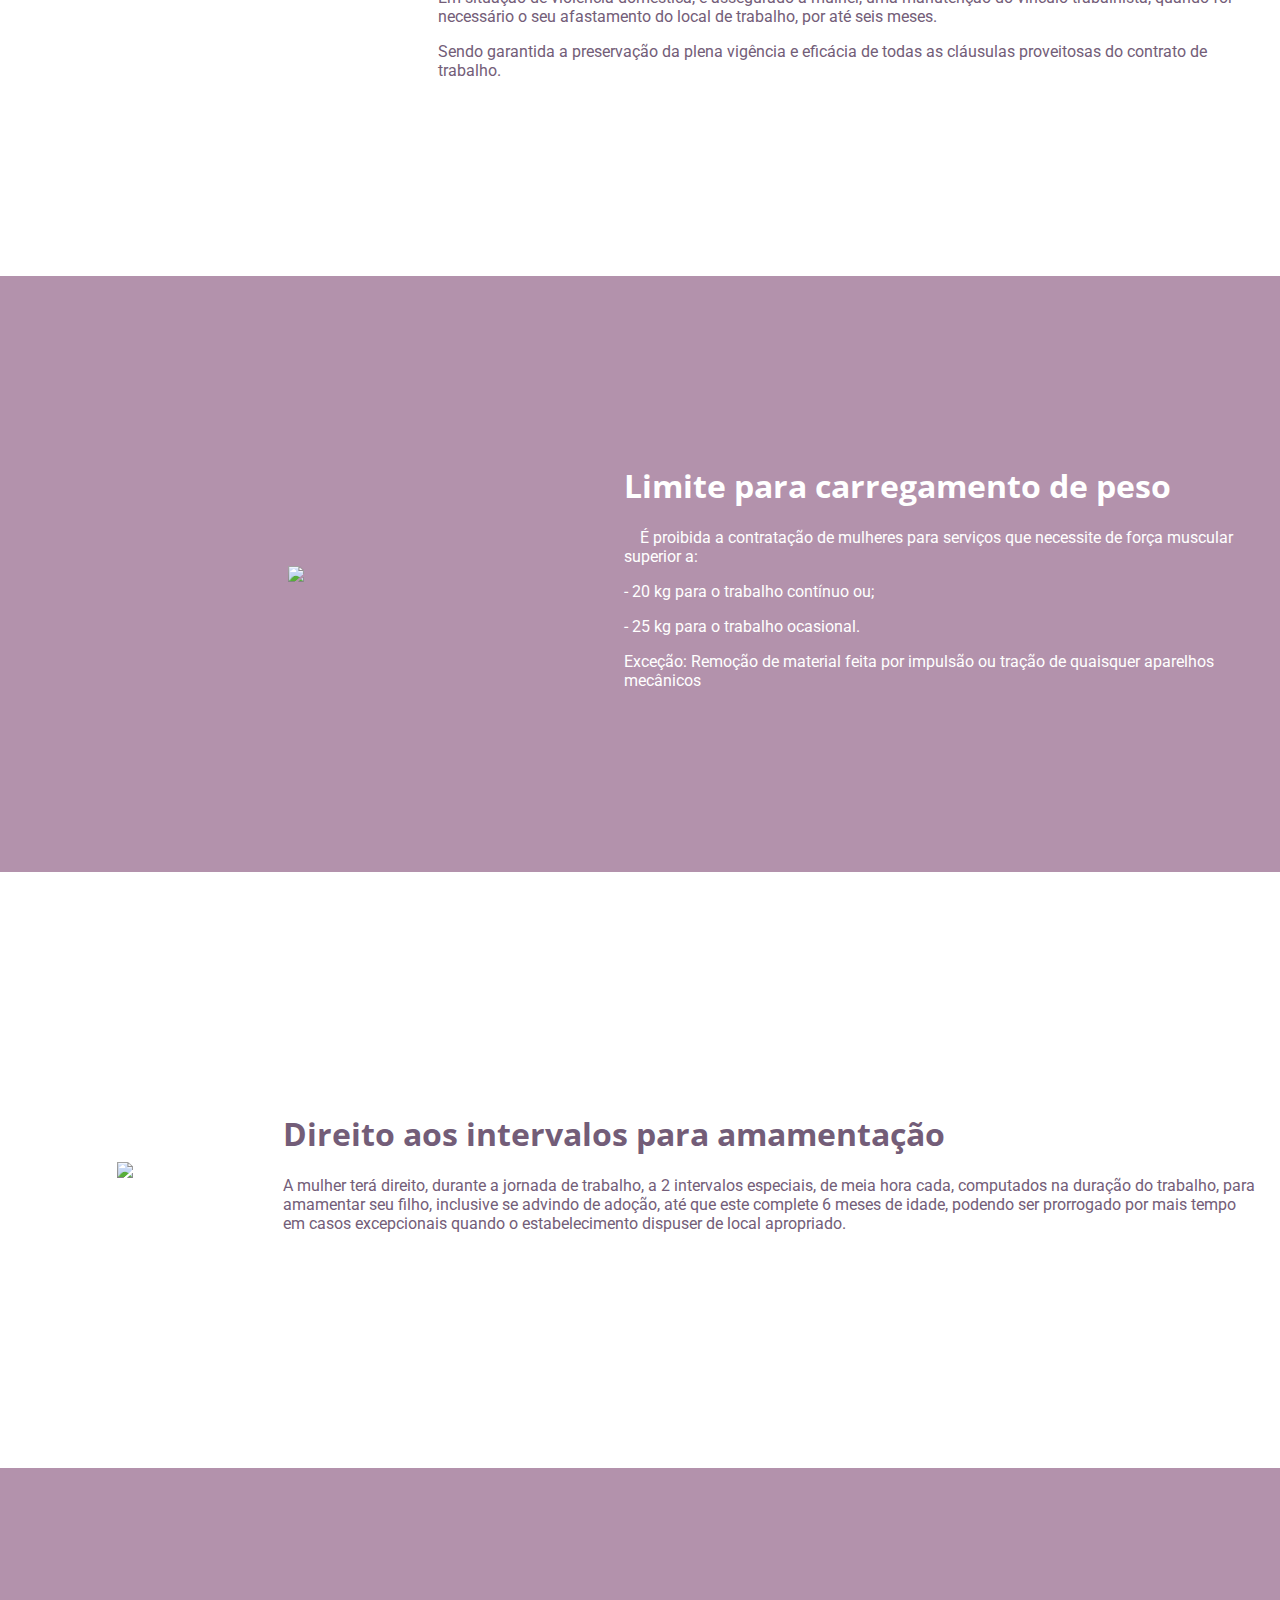
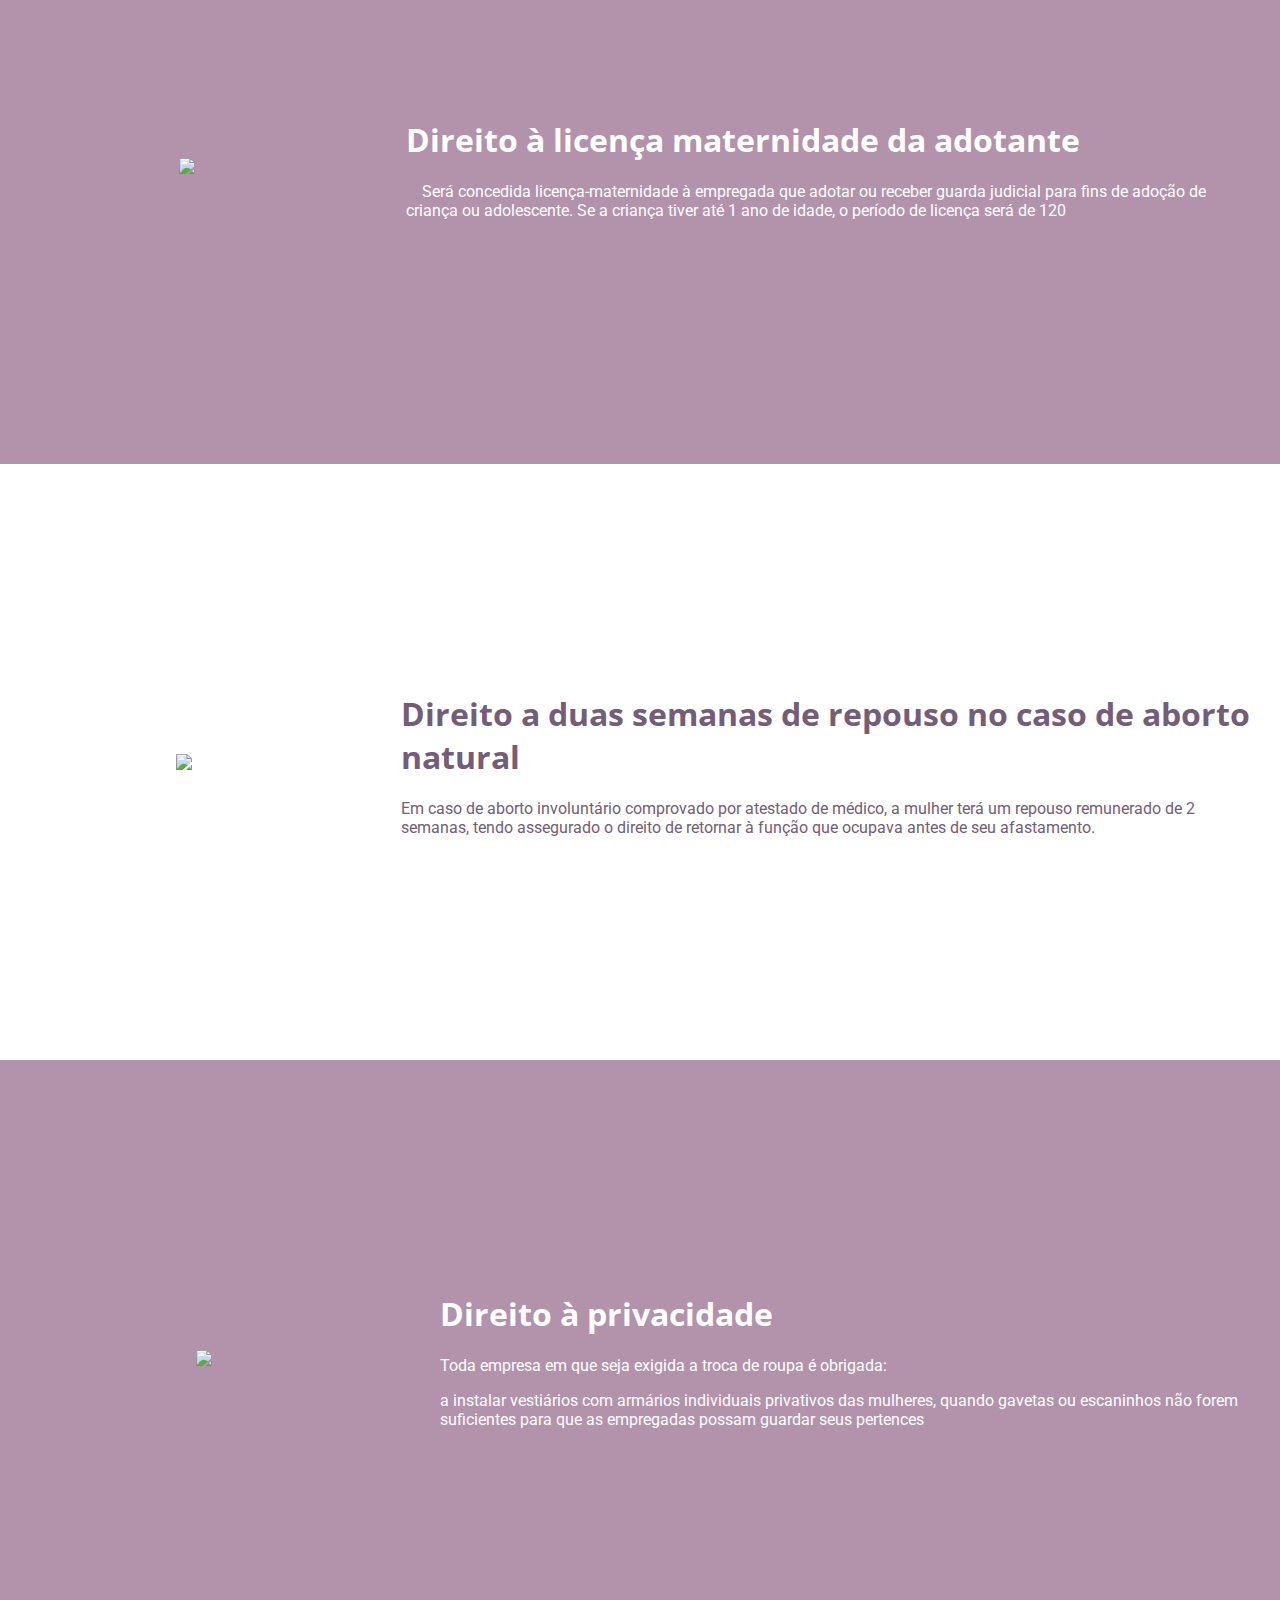
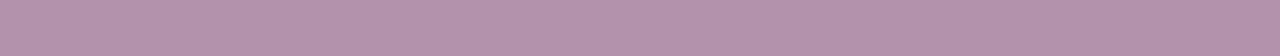
==== commit 52fc5d19: "fim" ====
--- a/direitos.html
+++ b/direitos.html
@@ -1,7 +1,7 @@
 <html>
 <head>
     <link rel="stylesheet" type="text/css" href="./css/direitos.css">
-    <title>primeiro projeto</title>
+    <title>É direito delas</title>
 </head>
 <body>
     <div class="content-main">
@@ -14,9 +14,8 @@
                 <ul>
                   <li><a href="./index.html">home</a></li>
                   <li><a href="./direitos.html">direitos</a></li>
-                  <li><a href="">filtrar</a></li>
                   <li><a href="./sobre.html">sobre nós</a></li>
-                  <li><a href="./formulario.html">contato</a></li>
+                  <li><a href="./formulario.html">sugestões</a></li>
                 </ul>
             </div>
         </div>
@@ -29,9 +28,9 @@
               </div>
             
               <div class="texto">
-                <h1>MULHERES CONHECENDO SEUS DIREITOS</h1>
-                <p>Mulher, seus direitos são importantes e merecem atenção. Informe-se sobre eles.</p>
-                <p>É direito de todos os trabalhadores, inclusive das.</p>
+                <h1>Direito à licença maternidade de 120 dias</h1>
+                <p> Gestantes a partir do 8º mês, podem solicitar afastamento do emprego, sem prejuízo do emprego e do salário, permanecendo com sua remuneração integral.</p>
+                <p> Quando houver necessidade médica, o período de afastamento poderá ter um acréscimo de duas semanas antes e depois do nascimento.</p>
              </div>
             </li>
             
@@ -41,9 +40,11 @@
               </div>
             
               <div class="texto">
-                <h1>MULHERES CONHECENDO SEUS DIREITOS</h1>
-                <p>Mulher, seus direitos são importantes e merecem atenção. Informe-se sobre eles.</p>
-                <p>É direito de todos os trabalhadores, inclusive das.</p>
+                <h1>Direito a remuneração igualitária</h1>
+                <p>Igualdade salarial, sem distinção de sexo, nacionalidade, etnia ou idade para:</p>
+                <p>- Funções idênticas.</p>
+                <p>- Trabalho de igual valor, produtividade e perfeição técnica, prestado ao mesmo empregador.</p>
+                <p>- Mesmo estabelecimento empresarial.</p>
              </div>
             </li>
             
@@ -53,9 +54,9 @@
               </div>
             
               <div class="texto">
-                <h1>MULHERES CONHECENDO SEUS DIREITOS</h1>
-                <p>Mulher, seus direitos são importantes e merecem atenção. Informe-se sobre eles.</p>
-                <p>É direito de todos os trabalhadores, inclusive das.</p>
+                <h1>Direito a manutenção do vínculo trabalhista para vítimas de violência doméstica</h1>
+                <p>Em situação de violência doméstica, é assegurado a mulher, uma manutenção do vínculo trabalhista, quando for necessário o seu afastamento do local de trabalho, por até seis meses.</p>
+                <p>Sendo garantida a preservação da plena vigência e eficácia de todas as cláusulas proveitosas do contrato de trabalho.</p>
              </div>
             </li>
             
@@ -65,9 +66,11 @@
               </div>
             
               <div class="texto">
-                <h1>MULHERES CONHECENDO SEUS DIREITOS</h1>
-                <p>Mulher, seus direitos são importantes e merecem atenção. Informe-se sobre eles.</p>
-                <p>É direito de todos os trabalhadores, inclusive das.</p>
+                <h1>Limite para carregamento de peso</h1>
+                <p> É proibida a contratação de mulheres para serviços que necessite de força muscular superior a: </p>
+                <p>- 20 kg para o trabalho contínuo ou;</p> 
+                <p>- 25 kg para o trabalho ocasional.</p> 
+                <p>Exceção: Remoção de material feita por impulsão ou tração de quaisquer aparelhos mecânicos</p>
              </div>
             </li>
             
@@ -77,9 +80,10 @@
               </div>
             
               <div class="texto">
-                <h1>MULHERES CONHECENDO SEUS DIREITOS</h1>
-                <p>Mulher, seus direitos são importantes e merecem atenção. Informe-se sobre eles.</p>
-                <p>É direito de todos os trabalhadores, inclusive das.</p>
+                <h1>Direito aos intervalos para amamentação</h1>
+                <p>A mulher terá direito, durante a jornada de trabalho, a 2 intervalos especiais, de meia hora cada, computados na duração do trabalho, 
+                  para amamentar seu filho, inclusive se advindo de adoção, até que este complete 6 meses de idade, podendo ser prorrogado por mais tempo 
+                  em casos excepcionais quando o estabelecimento dispuser de local apropriado.</p>
              </div>
             </li>
             
@@ -89,9 +93,9 @@
               </div>
             
               <div class="texto">
-                <h1>MULHERES CONHECENDO SEUS DIREITOS</h1>
-                <p>Mulher, seus direitos são importantes e merecem atenção. Informe-se sobre eles.</p>
-                <p>É direito de todos os trabalhadores, inclusive das.</p>
+                <h1>Direito à licença maternidade da adotante</h1>
+                <p> Será concedida licença-maternidade à empregada que adotar ou receber guarda judicial para fins de adoção de criança ou adolescente. 
+                    Se a criança tiver até 1 ano de idade, o período de licença será de 120 </p>
              </div>
             </li>
             
@@ -101,9 +105,9 @@
               </div>
             
               <div class="texto">
-                <h1>MULHERES CONHECENDO SEUS DIREITOS</h1>
-                <p>Mulher, seus direitos são importantes e merecem atenção. Informe-se sobre eles.</p>
-                <p>É direito de todos os trabalhadores, inclusive das.</p>
+                <h1>Direito a duas semanas de repouso no caso de aborto natural</h1>
+                <p>Em caso de aborto involuntário comprovado por atestado de médico, a mulher terá um repouso remunerado de 2 semanas,
+                   tendo assegurado o direito de retornar à função que ocupava antes de seu afastamento.</p>
              </div>
             </li>
             
@@ -113,9 +117,10 @@
               </div>
             
               <div class="texto">
-                <h1>MULHERES CONHECENDO SEUS DIREITOS</h1>
-                <p>Mulher, seus direitos são importantes e merecem atenção. Informe-se sobre eles.</p>
-                <p>É direito de todos os trabalhadores, inclusive das.</p>
+                <h1>Direito à privacidade</h1>
+                <p>Toda empresa em que seja exigida   a troca de roupa é obrigada:</p>
+                <p>a instalar vestiários com armários individuais privativos das mulheres, quando gavetas ou escaninhos não 
+                forem suficientes para que as empregadas possam guardar seus pertences</p>
              </div>
             </li>
           </ul>
